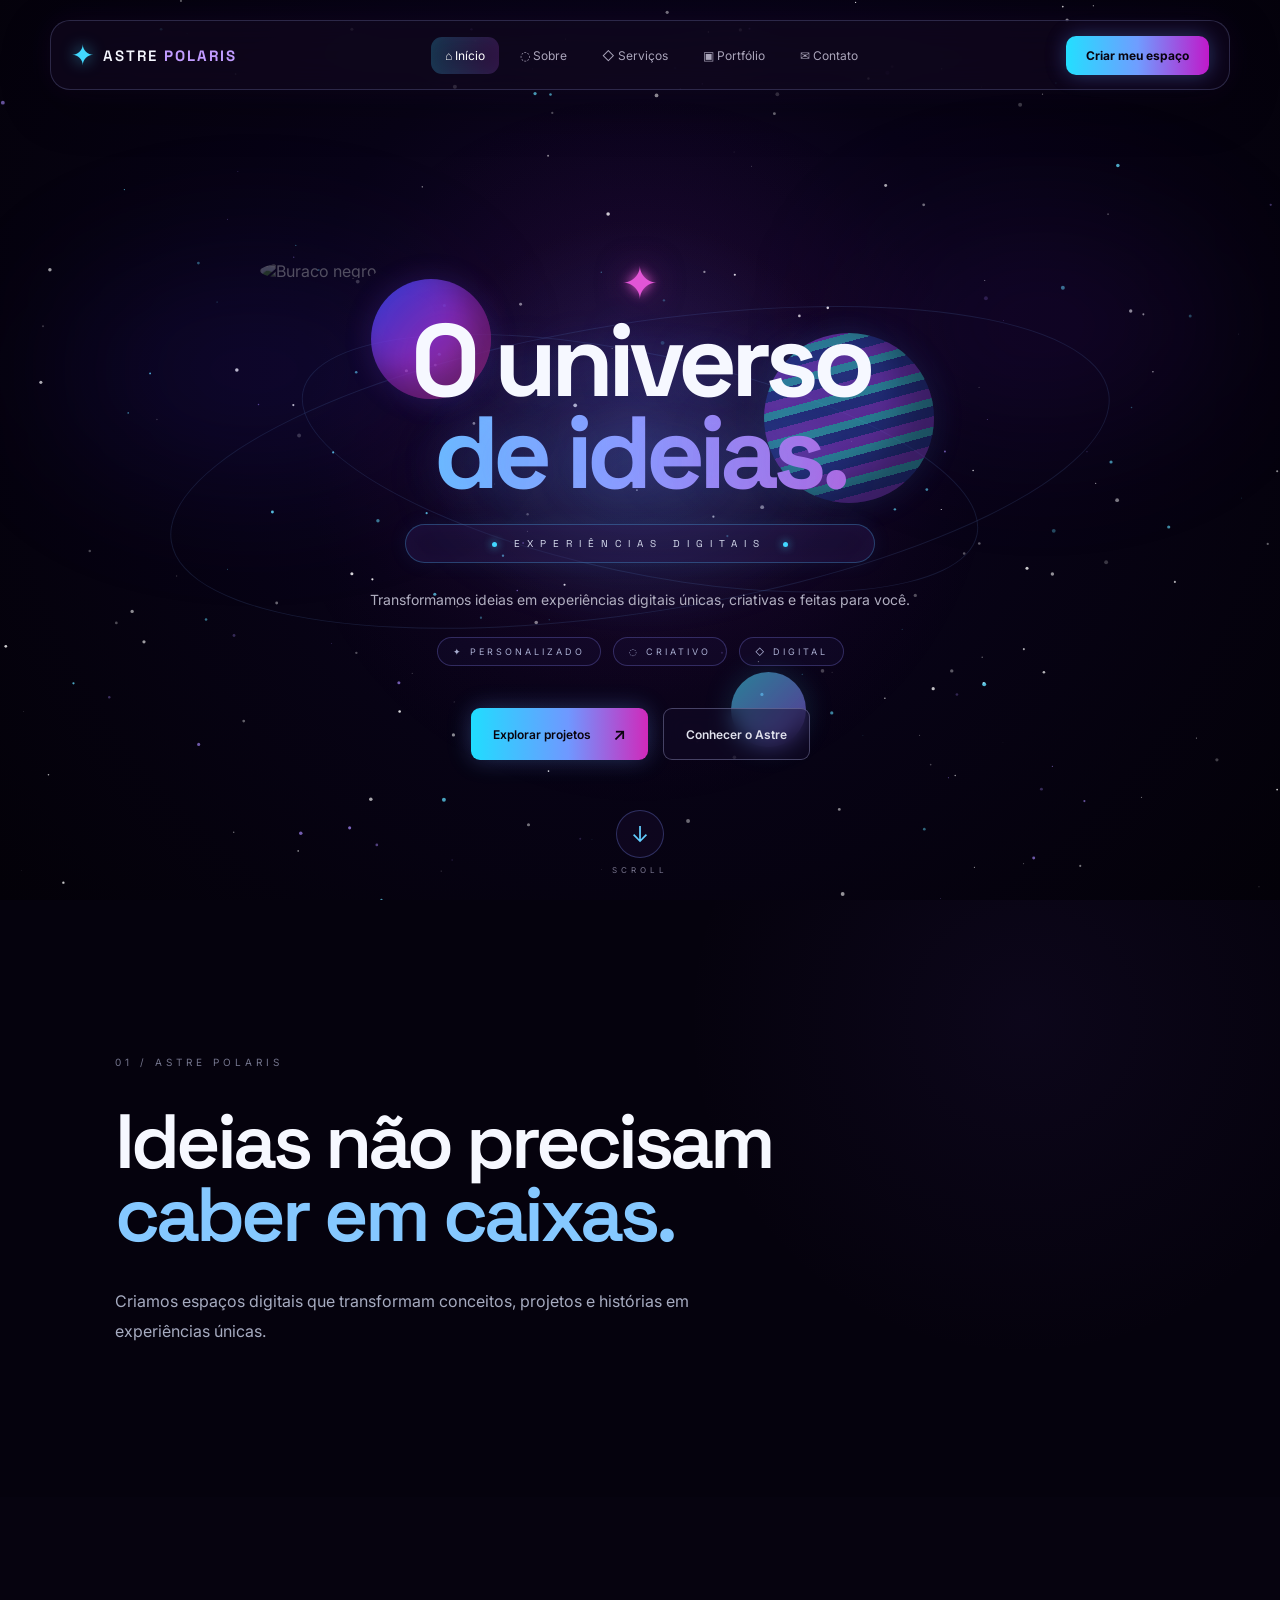
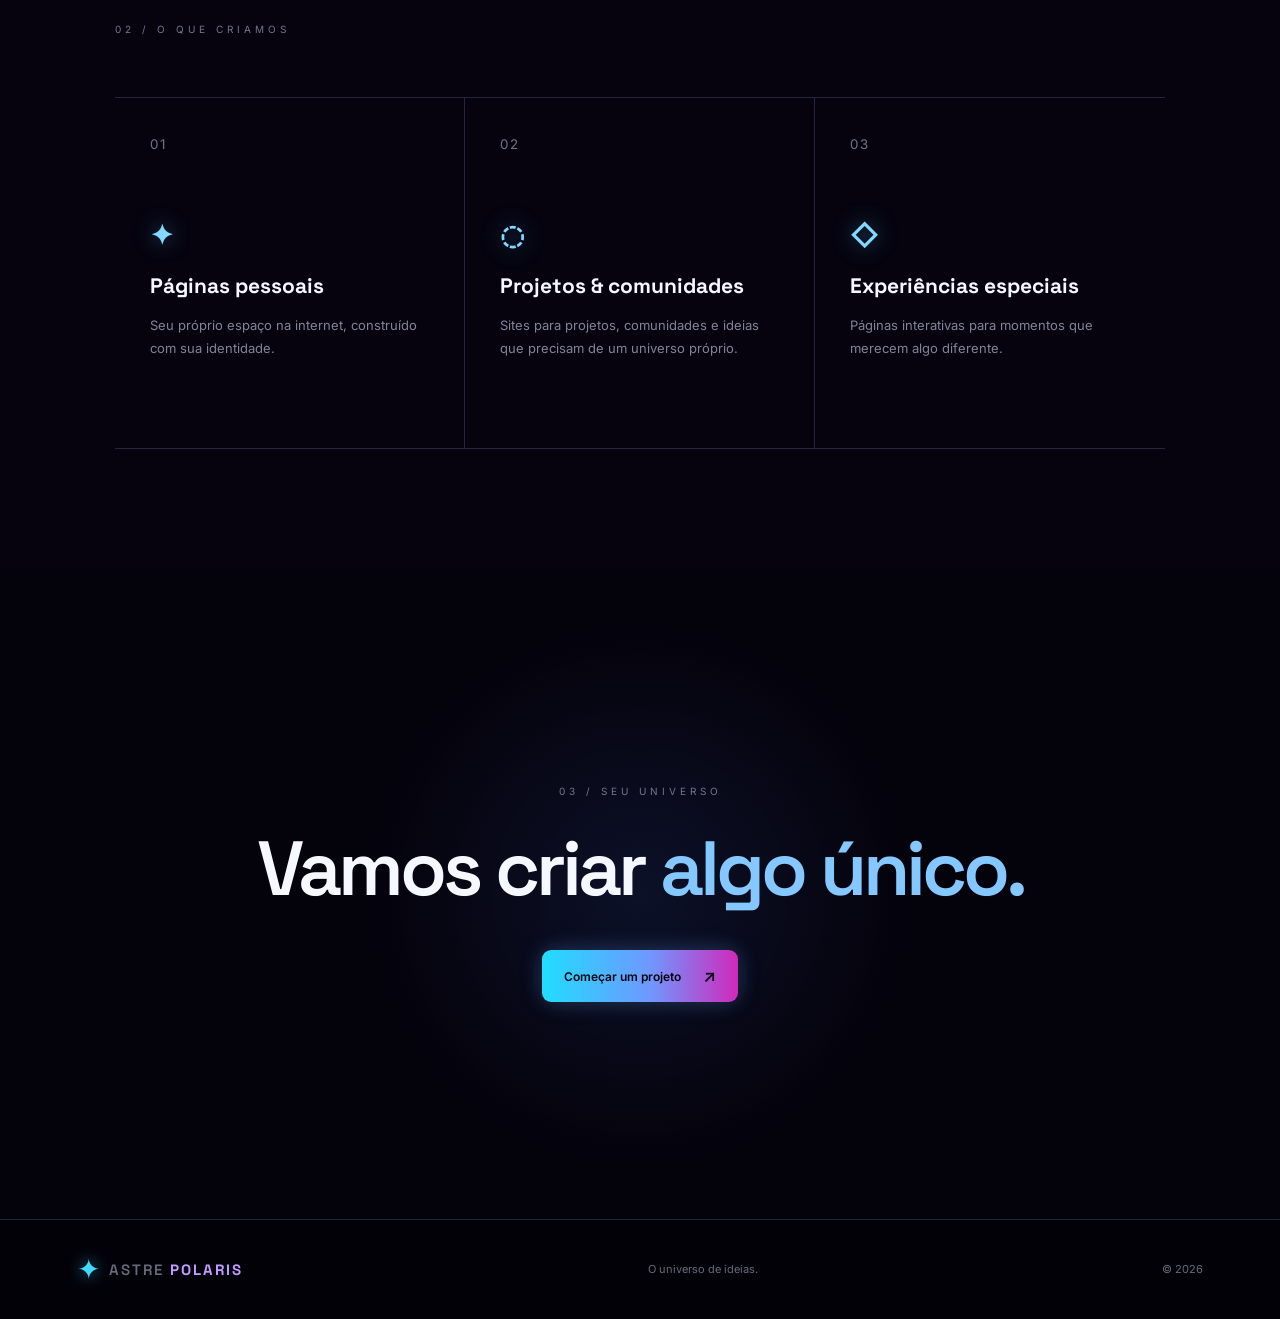
==== index.html @ 6a041b25 "Primeira versão do Astre Polaris" ====
<!DOCTYPE html>
<html lang="pt-BR">
<head>
    <meta charset="UTF-8">
    <meta name="viewport" content="width=device-width, initial-scale=1.0">
    <meta name="description" content="Astre Polaris — O universo de ideias.">
    <title>Astre Polaris — O universo de ideias</title>

    <link rel="preconnect" href="https://fonts.googleapis.com">
    <link rel="preconnect" href="https://fonts.gstatic.com" crossorigin>
    <link href="https://fonts.googleapis.com/css2?family=Inter:wght@400;500;600;700&family=Space+Grotesk:wght@400;500;600;700&display=swap" rel="stylesheet">

    <link rel="stylesheet" href="style.css">
</head>

<body>

    <canvas id="stars"></canvas>

    <header class="navbar">

        <a href="#" class="brand">
            <span class="brand-symbol">✦</span>
            <span class="brand-name">
                ASTRE <strong>POLARIS</strong>
            </span>
        </a>

        <nav class="nav-links">
            <a href="#" class="active">⌂ <span>Início</span></a>
            <a href="#sobre">◌ <span>Sobre</span></a>
            <a href="#servicos">◇ <span>Serviços</span></a>
            <a href="#portfolio">▣ <span>Portfólio</span></a>
            <a href="#contato">✉ <span>Contato</span></a>
        </nav>

        <a href="#contato" class="connect-button">
            Criar meu espaço
        </a>

    </header>

    <main>

        <section class="hero">

            <div class="nebula nebula-1"></div>
            <div class="nebula nebula-2"></div>

            <div class="orbit orbit-one"></div>
            <div class="orbit orbit-two"></div>

            <div class="planet planet-one"></div>
            <div class="planet planet-two"></div>
            <div class="planet planet-three"></div>

            <div class="black-hole-wrap">

                <div class="black-hole-glow"></div>

                <img
                    src="buraco-negro.jpg"
                    alt="Buraco negro"
                    class="black-hole"
                >

            </div>

            <div class="hero-content">

                <div class="hero-symbol">
                    ✦
                </div>

                <h1>
                    O universo
                    <span>de ideias.</span>
                </h1>

                <div class="role">
                    <span class="role-dot"></span>
                    EXPERIÊNCIAS DIGITAIS
                    <span class="role-dot"></span>
                </div>

                <p>
                    Transformamos ideias em experiências digitais
                    únicas, criativas e feitas para você.
                </p>

                <div class="tags">
                    <span>✦ PERSONALIZADO</span>
                    <span>◌ CRIATIVO</span>
                    <span>◇ DIGITAL</span>
                </div>

                <div class="hero-buttons">

                    <a href="#portfolio" class="main-button">
                        Explorar projetos
                        <span>↗</span>
                    </a>

                    <a href="#sobre" class="outline-button">
                        Conhecer o Astre
                    </a>

                </div>

            </div>

            <div class="scroll">

                <div class="scroll-circle">
                    ↓
                </div>

                <span>SCROLL</span>

            </div>

        </section>

        <section class="section" id="sobre">

            <span class="section-label">01 / ASTRE POLARIS</span>

            <h2>
                Ideias não precisam
                <span>caber em caixas.</span>
            </h2>

            <p>
                Criamos espaços digitais que transformam conceitos,
                projetos e histórias em experiências únicas.
            </p>

        </section>

        <section class="services" id="servicos">

            <span class="section-label">02 / O QUE CRIAMOS</span>

            <div class="service-grid">

                <article>
                    <small>01</small>
                    <strong>✦</strong>
                    <h3>Páginas pessoais</h3>
                    <p>
                        Seu próprio espaço na internet,
                        construído com sua identidade.
                    </p>
                </article>

                <article>
                    <small>02</small>
                    <strong>◌</strong>
                    <h3>Projetos & comunidades</h3>
                    <p>
                        Sites para projetos, comunidades
                        e ideias que precisam de um universo próprio.
                    </p>
                </article>

                <article>
                    <small>03</small>
                    <strong>◇</strong>
                    <h3>Experiências especiais</h3>
                    <p>
                        Páginas interativas para momentos
                        que merecem algo diferente.
                    </p>
                </article>

            </div>

        </section>

        <section class="cta" id="contato">

            <span class="section-label">03 / SEU UNIVERSO</span>

            <h2>
                Vamos criar
                <span>algo único.</span>
            </h2>

            <a href="mailto:contato@astrepolaris.com" class="main-button">
                Começar um projeto
                <span>↗</span>
            </a>

        </section>

    </main>

    <footer>

        <div class="brand">
            <span class="brand-symbol">✦</span>
            <span class="brand-name">ASTRE <strong>POLARIS</strong></span>
        </div>

        <span>O universo de ideias.</span>

        <span>© 2026</span>

    </footer>

    <script src="script.js"></script>

</body>
</html>
---- style.css ----
:root {
    --bg: #05020d;
    --bg-2: #09051a;
    --text: #f6f8ff;
    --muted: #a6abc0;
    --blue: #42d9ff;
    --blue-light: #a9e9ff;
    --purple: #8b6dff;
    --pink: #d62bb8;
    --border: rgba(157, 173, 255, 0.2);
}

* {
    margin: 0;
    padding: 0;
    box-sizing: border-box;
}

html {
    scroll-behavior: smooth;
}

body {
    min-height: 100vh;
    overflow-x: hidden;
    background: var(--bg);
    color: var(--text);
    font-family: "Inter", sans-serif;
}

a {
    color: inherit;
    text-decoration: none;
}

#stars {
    position: fixed;
    inset: 0;
    width: 100%;
    height: 100%;
    z-index: -5;
    background:
        radial-gradient(circle at 50% 40%, #16082d 0%, #080317 40%, #030108 100%);
}

/* NAVBAR */

.navbar {
    position: absolute;
    z-index: 50;
    top: 20px;
    left: 50%;
    transform: translateX(-50%);
    width: min(1180px, calc(100% - 40px));
    height: 70px;
    padding: 0 20px;
    display: flex;
    align-items: center;
    gap: 22px;
    border: 1px solid rgba(170, 180, 255, .2);
    border-radius: 20px;
    background: rgba(17, 8, 32, .65);
    backdrop-filter: blur(18px);
    box-shadow:
        0 15px 50px rgba(0, 0, 0, .3),
        0 0 30px rgba(112, 46, 180, .1);
}

.brand {
    display: flex;
    align-items: center;
    gap: 9px;
    white-space: nowrap;
}

.brand-symbol {
    color: var(--blue);
    font-size: 28px;
    line-height: 1;
    text-shadow: 0 0 16px rgba(66, 217, 255, .7);
}

.brand-name {
    font-family: "Space Grotesk", sans-serif;
    font-size: 15px;
    letter-spacing: 2px;
    font-weight: 600;
}

.brand-name strong {
    color: #c19cff;
}

.nav-links {
    flex: 1;
    display: flex;
    align-items: center;
    justify-content: center;
    gap: 7px;
}

.nav-links a {
    padding: 11px 14px;
    border-radius: 11px;
    color: #aaa5ba;
    font-size: 12px;
    transition: .25s ease;
}

.nav-links a:hover,
.nav-links a.active {
    color: white;
    background: linear-gradient(
        90deg,
        rgba(56, 200, 235, .22),
        rgba(173, 54, 193, .2)
    );
    box-shadow: inset 0 0 20px rgba(71, 181, 255, .08);
}

.connect-button {
    padding: 12px 20px;
    border-radius: 10px;
    background: linear-gradient(90deg, #23dfff, #6f9dff, #c019ca);
    color: #09030f;
    font-size: 12px;
    font-weight: 700;
    white-space: nowrap;
    box-shadow:
        0 0 20px rgba(49, 194, 255, .25),
        0 0 25px rgba(194, 25, 202, .15);
}

/* HERO */

.hero {
    position: relative;
    min-height: 100vh;
    height: 900px;
    overflow: hidden;
    display: flex;
    justify-content: center;
    align-items: center;
    padding-top: 75px;
}

.hero::before {
    content: "";
    position: absolute;
    inset: 0;
    background:
        radial-gradient(
            circle at 50% 48%,
            rgba(88, 127, 255, .15),
            transparent 27%
        ),
        radial-gradient(
            circle at 50% 50%,
            rgba(183, 43, 192, .08),
            transparent 46%
        );
    pointer-events: none;
}

.hero-content {
    position: relative;
    z-index: 15;
    width: min(850px, 90%);
    text-align: center;
    margin-top: 40px;
}

.hero-symbol {
    margin-bottom: 5px;
    color: #e255d6;
    font-size: 45px;
    text-shadow:
        0 0 12px #eb53d4,
        0 0 35px rgba(235, 83, 212, .5);
    animation: floating 4s ease-in-out infinite;
}

.hero h1 {
    font-family: "Space Grotesk", sans-serif;
    font-size: clamp(60px, 8vw, 118px);
    font-weight: 700;
    line-height: .9;
    letter-spacing: -6px;
    text-shadow: 0 0 40px rgba(86, 139, 255, .16);
}

.hero h1 span {
    display: block;
    background: linear-gradient(
        90deg,
        #46ddff,
        #8e9dff 48%,
        #ce39c5
    );
    -webkit-background-clip: text;
    background-clip: text;
    color: transparent;
}

.role {
    width: min(470px, 90%);
    margin: 25px auto 0;
    padding: 12px 30px;
    border: 1px solid rgba(80, 187, 255, .3);
    border-radius: 30px;
    background: rgba(43, 31, 83, .38);
    box-shadow:
        0 0 20px rgba(61, 170, 255, .08),
        inset 0 0 25px rgba(174, 66, 255, .04);
    color: #d6dbed;
    font-family: "Space Grotesk", sans-serif;
    font-size: 10px;
    letter-spacing: 7px;
}

.role-dot {
    display: inline-block;
    width: 5px;
    height: 5px;
    margin: 0 7px;
    border-radius: 50%;
    background: var(--blue);
    box-shadow: 0 0 9px var(--blue);
    vertical-align: middle;
}

.hero-content p {
    max-width: 600px;
    margin: 25px auto 0;
    color: #b0aec0;
    line-height: 1.75;
    font-size: 14px;
}

.tags {
    margin-top: 25px;
    display: flex;
    justify-content: center;
    gap: 12px;
    flex-wrap: wrap;
}

.tags span {
    padding: 8px 15px;
    border: 1px solid rgba(115, 112, 210, .35);
    border-radius: 30px;
    color: #a9aed0;
    background: rgba(28, 17, 60, .3);
    font-size: 9px;
    letter-spacing: 3px;
}

.hero-buttons {
    display: flex;
    justify-content: center;
    gap: 15px;
    margin-top: 42px;
}

.main-button,
.outline-button {
    min-height: 52px;
    padding: 0 22px;
    display: inline-flex;
    align-items: center;
    justify-content: center;
    gap: 22px;
    border-radius: 9px;
    font-size: 12px;
    font-weight: 600;
    transition: .3s ease;
}

.main-button {
    background: linear-gradient(90deg, #20ddff, #6f98ff 55%, #d029bb);
    color: #09030d;
    box-shadow:
        0 0 25px rgba(40, 215, 255, .22),
        0 0 25px rgba(208, 41, 187, .12);
}

.main-button span {
    font-size: 17px;
}

.outline-button {
    border: 1px solid rgba(159, 158, 206, .4);
    background: rgba(20, 13, 42, .45);
    color: #e0e1ed;
    backdrop-filter: blur(10px);
}

.main-button:hover,
.outline-button:hover {
    transform: translateY(-3px);
}

.outline-button:hover {
    border-color: rgba(95, 216, 255, .7);
    box-shadow: 0 0 25px rgba(75, 195, 255, .12);
}

/* BLACK HOLE */

.black-hole-wrap {
    position: absolute;
    z-index: 3;
    width: 760px;
    height: 430px;
    left: 50%;
    top: 50%;
    transform: translate(-50%, -44%);
    pointer-events: none;
    opacity: .78;
}

.black-hole {
    width: 100%;
    height: 100%;
    object-fit: cover;
    border-radius: 50%;
    opacity: .55;
    filter:
        saturate(.65)
        brightness(.7)
        contrast(1.1);
    mix-blend-mode: screen;
}

.black-hole-glow {
    position: absolute;
    inset: 15%;
    border-radius: 50%;
    background: radial-gradient(
        ellipse,
        rgba(84, 193, 255, .18),
        transparent 65%
    );
    filter: blur(30px);
}

/* PLANETS */

.planet {
    position: absolute;
    z-index: 5;
    border-radius: 50%;
    pointer-events: none;
    animation: floating 6s ease-in-out infinite;
}

.planet-one {
    width: 120px;
    height: 120px;
    left: 29%;
    top: 31%;
    background:
        linear-gradient(
            135deg,
            #354aff,
            #9d2fd6 50%,
            #f134b7
        );
    box-shadow:
        inset -20px -20px 30px rgba(0, 0, 0, .4),
        0 0 30px rgba(121, 80, 255, .25);
    opacity: .8;
}

.planet-two {
    width: 170px;
    height: 170px;
    right: 27%;
    top: 37%;
    background:
        repeating-linear-gradient(
            -15deg,
            #293f9c 0 10px,
            #38b9ca 10px 18px,
            #7f42cf 18px 28px
        );
    box-shadow:
        inset -30px -20px 35px rgba(0, 0, 0, .35),
        0 0 35px rgba(66, 170, 255, .2);
    opacity: .65;
    animation-delay: -2s;
}

.planet-three {
    width: 75px;
    height: 75px;
    right: 37%;
    bottom: 17%;
    background: linear-gradient(
        135deg,
        #44eaff,
        #9f60ff
    );
    box-shadow: 0 0 30px rgba(66, 222, 255, .3);
    opacity: .55;
    animation-delay: -4s;
}

/* ORBITS */

.orbit {
    position: absolute;
    z-index: 2;
    left: 50%;
    top: 50%;
    border: 1px solid rgba(116, 169, 255, .13);
    border-radius: 50%;
    pointer-events: none;
}

.orbit-one {
    width: 950px;
    height: 290px;
    transform: translate(-50%, -44%) rotate(-9deg);
}

.orbit-two {
    width: 690px;
    height: 220px;
    transform: translate(-50%, -44%) rotate(12deg);
}

.nebula {
    position: absolute;
    border-radius: 50%;
    filter: blur(70px);
    pointer-events: none;
}

.nebula-1 {
    width: 380px;
    height: 200px;
    left: 5%;
    top: 30%;
    background: rgba(57, 37, 190, .15);
}

.nebula-2 {
    width: 350px;
    height: 200px;
    right: 5%;
    top: 25%;
    background: rgba(94, 30, 170, .12);
}

/* SCROLL */

.scroll {
    position: absolute;
    z-index: 15;
    left: 50%;
    bottom: 25px;
    transform: translateX(-50%);
    display: flex;
    flex-direction: column;
    align-items: center;
    gap: 7px;
    color: #77748d;
}

.scroll-circle {
    width: 48px;
    height: 48px;
    display: grid;
    place-items: center;
    border: 1px solid rgba(126, 147, 255, .3);
    border-radius: 50%;
    background: rgba(26, 14, 48, .4);
    color: #62ceff;
    font-size: 22px;
}

.scroll span {
    font-size: 8px;
    letter-spacing: 4px;
}

/* SECTIONS */

.section {
    padding: 150px 9vw;
    background:
        radial-gradient(
            circle at 80% 20%,
            rgba(96, 57, 183, .08),
            transparent 30%
        ),
        #05020d;
}

.section-label {
    color: #74758d;
    font-size: 10px;
    letter-spacing: 4px;
}

.section h2,
.cta h2 {
    max-width: 850px;
    margin-top: 35px;
    font-family: "Space Grotesk", sans-serif;
    font-size: clamp(45px, 6vw, 82px);
    line-height: .95;
    letter-spacing: -4px;
    font-weight: 600;
}

.section h2 span,
.cta h2 span {
    color: #85c8ff;
}

.section p {
    max-width: 580px;
    margin-top: 35px;
    color: var(--muted);
    line-height: 1.9;
}

/* SERVICES */

.services {
    padding: 120px 9vw;
    background: #06030f;
}

.service-grid {
    display: grid;
    grid-template-columns: repeat(3, 1fr);
    margin-top: 60px;
    border-top: 1px solid var(--border);
    border-bottom: 1px solid var(--border);
}

.service-grid article {
    min-height: 350px;
    padding: 35px;
    border-right: 1px solid var(--border);
    transition: .3s ease;
}

.service-grid article:last-child {
    border-right: 0;
}

.service-grid article:hover {
    background: rgba(91, 94, 200, .045);
}

.service-grid small {
    color: #6f7489;
    letter-spacing: 2px;
}

.service-grid strong {
    display: block;
    margin-top: 65px;
    color: #83d8ff;
    font-size: 28px;
    text-shadow: 0 0 20px rgba(84, 210, 255, .5);
}

.service-grid h3 {
    margin-top: 20px;
    font-family: "Space Grotesk", sans-serif;
    font-size: 21px;
}

.service-grid p {
    max-width: 300px;
    margin-top: 15px;
    color: #818499;
    font-size: 13px;
    line-height: 1.8;
}

/* CTA */

.cta {
    min-height: 650px;
    padding: 120px 9vw;
    display: flex;
    flex-direction: column;
    align-items: center;
    justify-content: center;
    text-align: center;
    background:
        radial-gradient(
            circle at center,
            rgba(73, 124, 255, .12),
            transparent 38%
        ),
        #04020b;
}

.cta h2 {
    margin-bottom: 45px;
}

/* FOOTER */

footer {
    min-height: 100px;
    padding: 30px 6vw;
    display: flex;
    align-items: center;
    justify-content: space-between;
    border-top: 1px solid var(--border);
    background: #030108;
    color: #686a7c;
    font-size: 11px;
}

/* ANIMATIONS */

@keyframes floating {
    0%, 100% {
        transform: translateY(0);
    }

    50% {
        transform: translateY(-12px);
    }
}

/* MOBILE */

@media (max-width: 900px) {

    .navbar {
        height: 62px;
        width: calc(100% - 24px);
        top: 12px;
    }

    .nav-links {
        display: none;
    }

    .connect-button {
        margin-left: auto;
        padding: 10px 13px;
        font-size: 10px;
    }

    .brand-name {
        font-size: 12px;
    }

    .hero {
        min-height: 760px;
        height: 100svh;
    }

    .hero h1 {
        font-size: clamp(55px, 16vw, 88px);
        letter-spacing: -4px;
    }

    .role {
        letter-spacing: 4px;
    }

    .hero-content p {
        font-size: 13px;
    }

    .black-hole-wrap {
        width: 700px;
        height: 390px;
        top: 47%;
    }

    .planet-one {
        left: 5%;
        top: 32%;
        width: 75px;
        height: 75px;
    }

    .planet-two {
        right: 4%;
        top: 39%;
        width: 100px;
        height: 100px;
    }

    .planet-three {
        right: 10%;
        bottom: 21%;
        width: 55px;
        height: 55px;
    }

    .orbit-one {
        width: 800px;
    }

    .orbit-two {
        width: 600px;
    }

    .service-grid {
        grid-template-columns: 1fr;
    }

    .service-grid article {
        border-right: 0;
        border-bottom: 1px solid var(--border);
    }

    .service-grid article:last-child {
        border-bottom: 0;
    }

    footer {
        flex-direction: column;
        gap: 20px;
        text-align: center;
    }
}

@media (max-width: 600px) {

    .hero-buttons {
        flex-direction: column;
        align-items: center;
    }

    .main-button,
    .outline-button {
        width: 220px;
    }

    .black-hole-wrap {
        width: 550px;
        height: 300px;
        opacity: .62;
    }

    .planet-one {
        left: -15px;
    }

    .planet-two {
        right: -20px;
    }

    .hero-symbol {
        font-size: 35px;
    }

    .tags {
        gap: 7px;
    }

    .tags span {
        padding: 7px 10px;
        font-size: 8px;
        letter-spacing: 2px;
    }
}
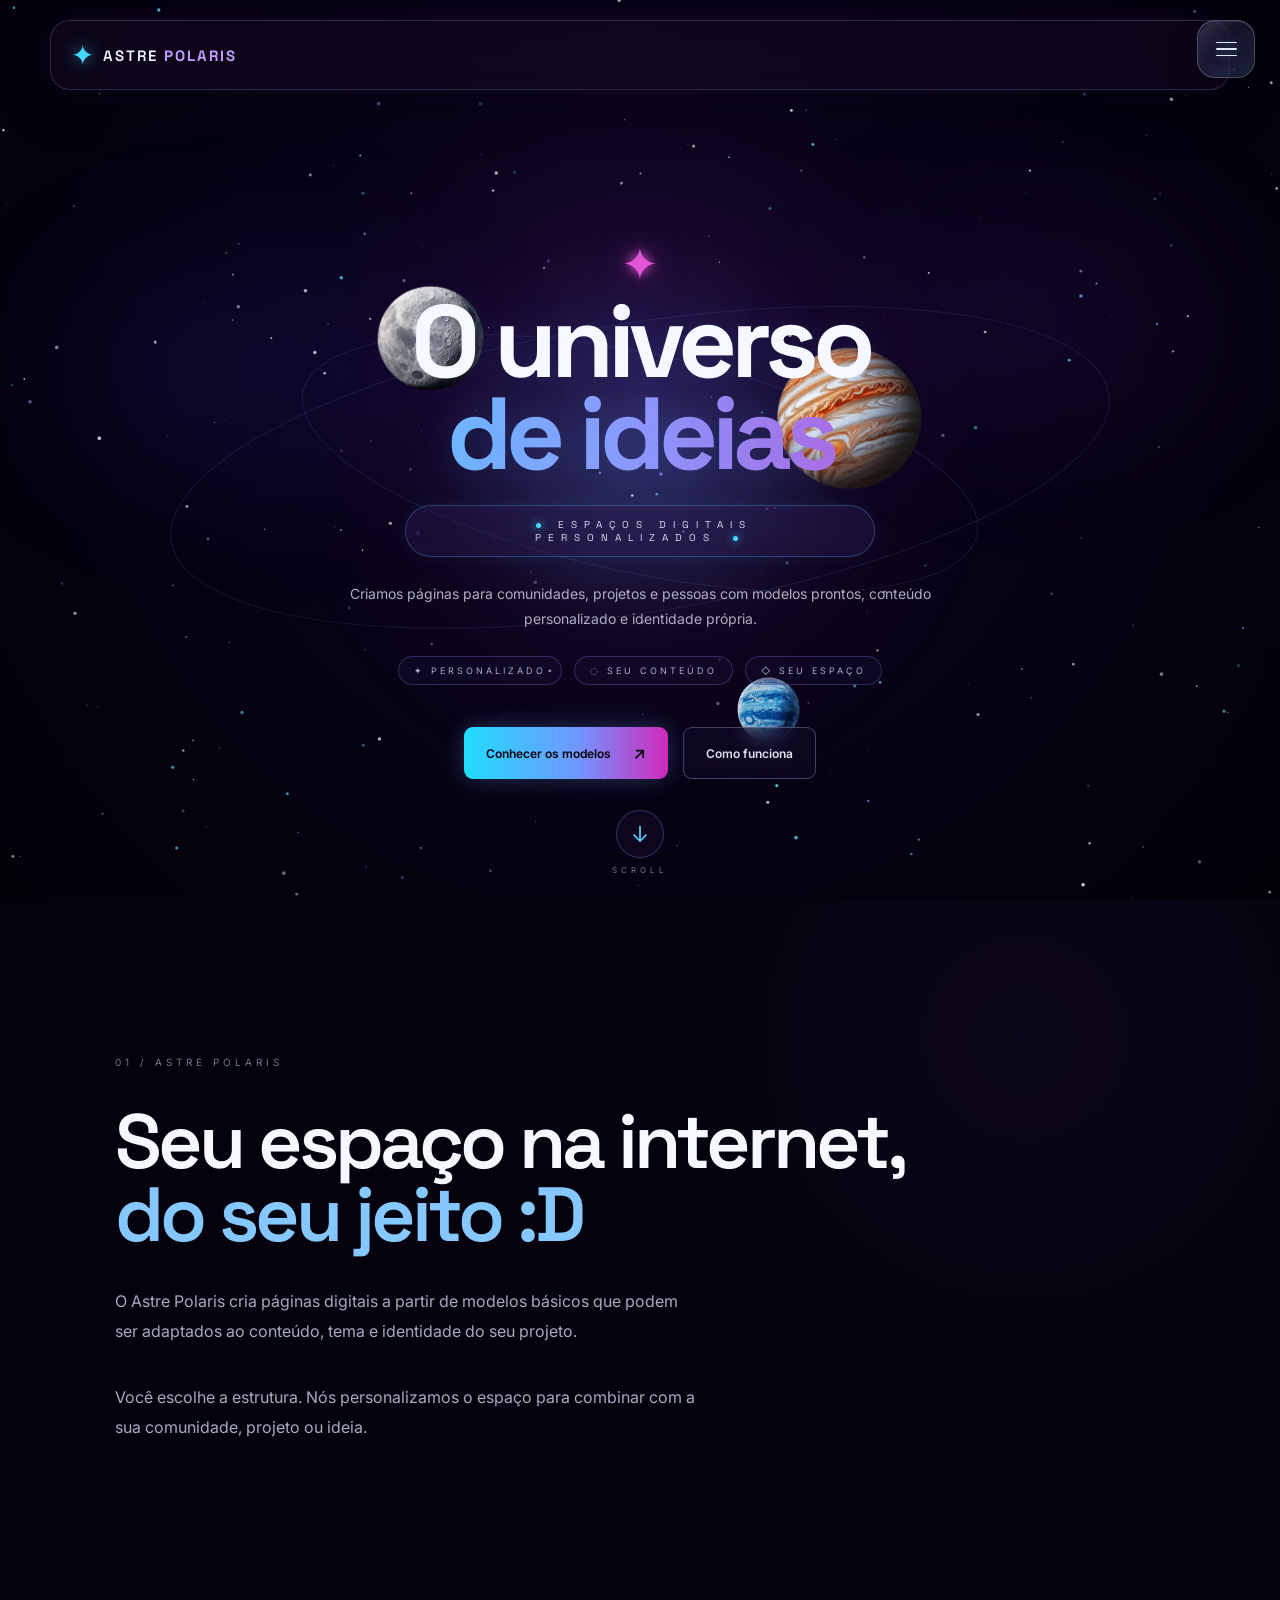
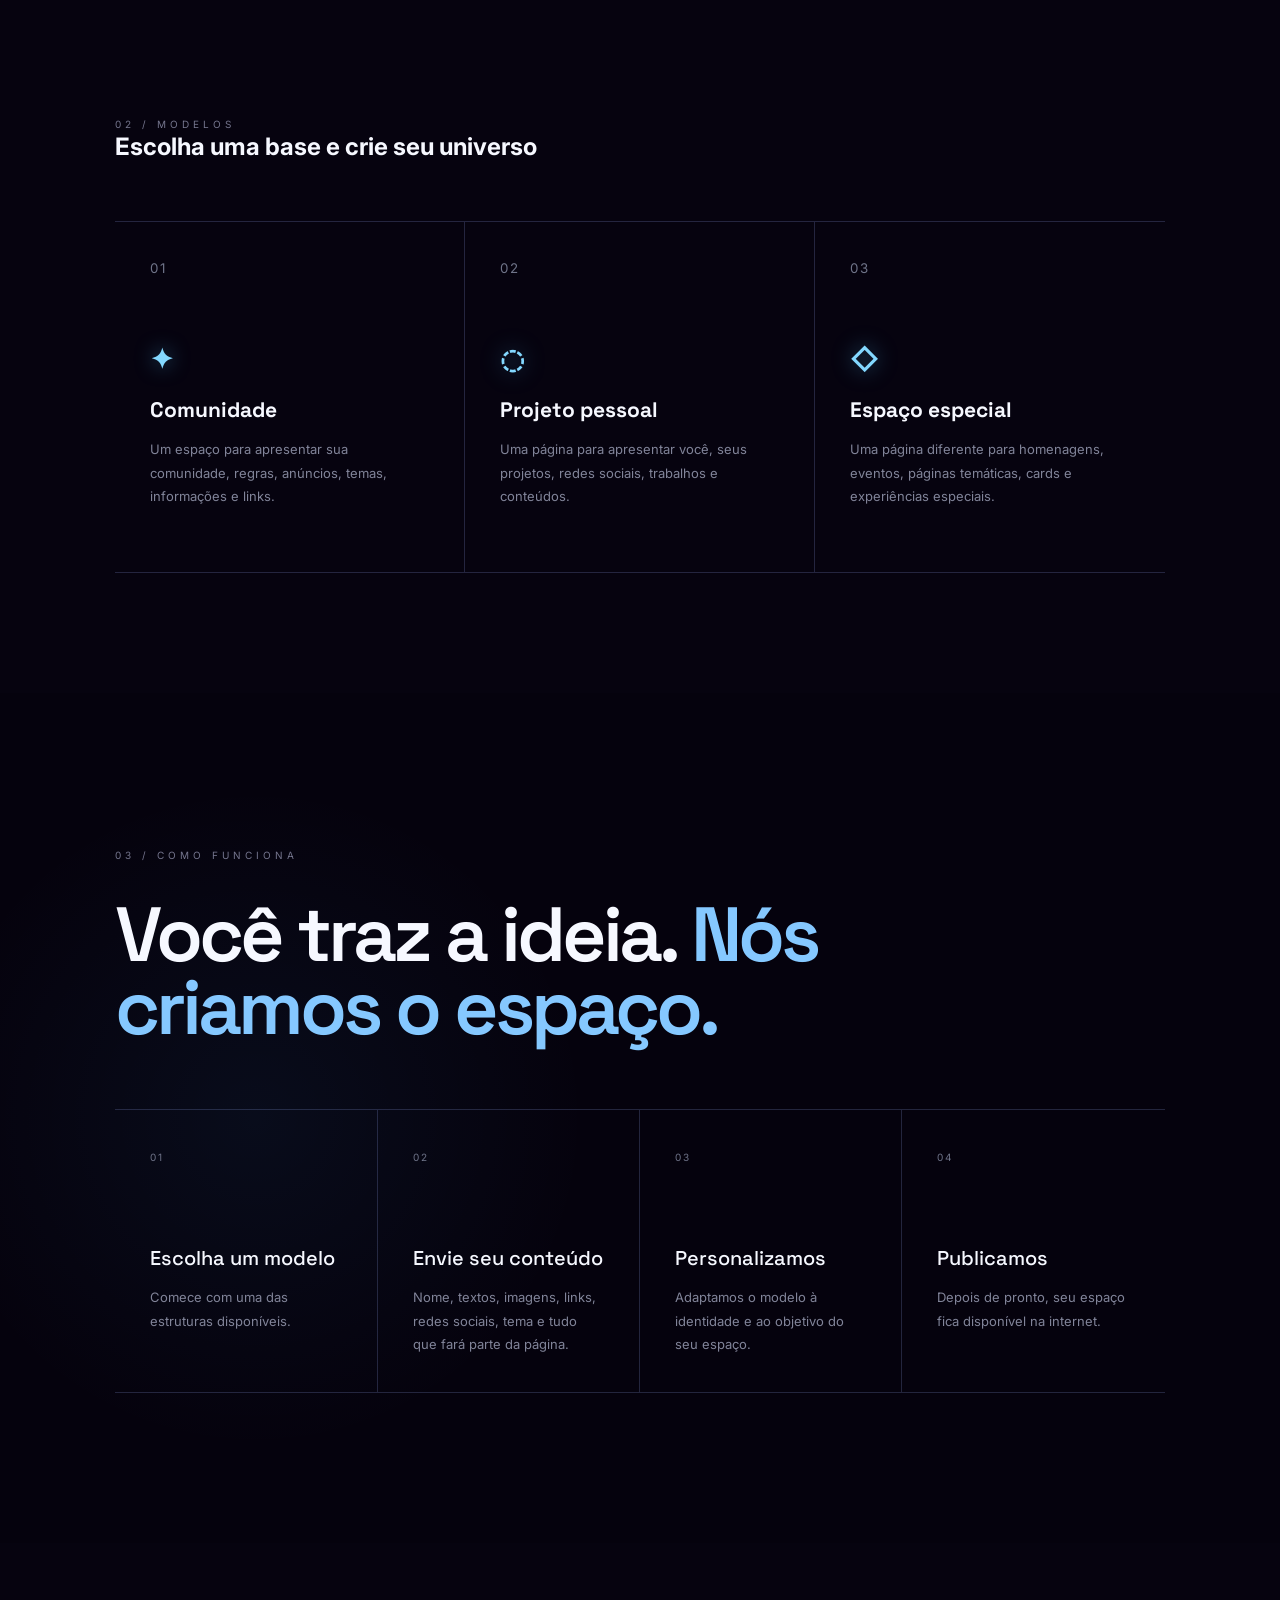
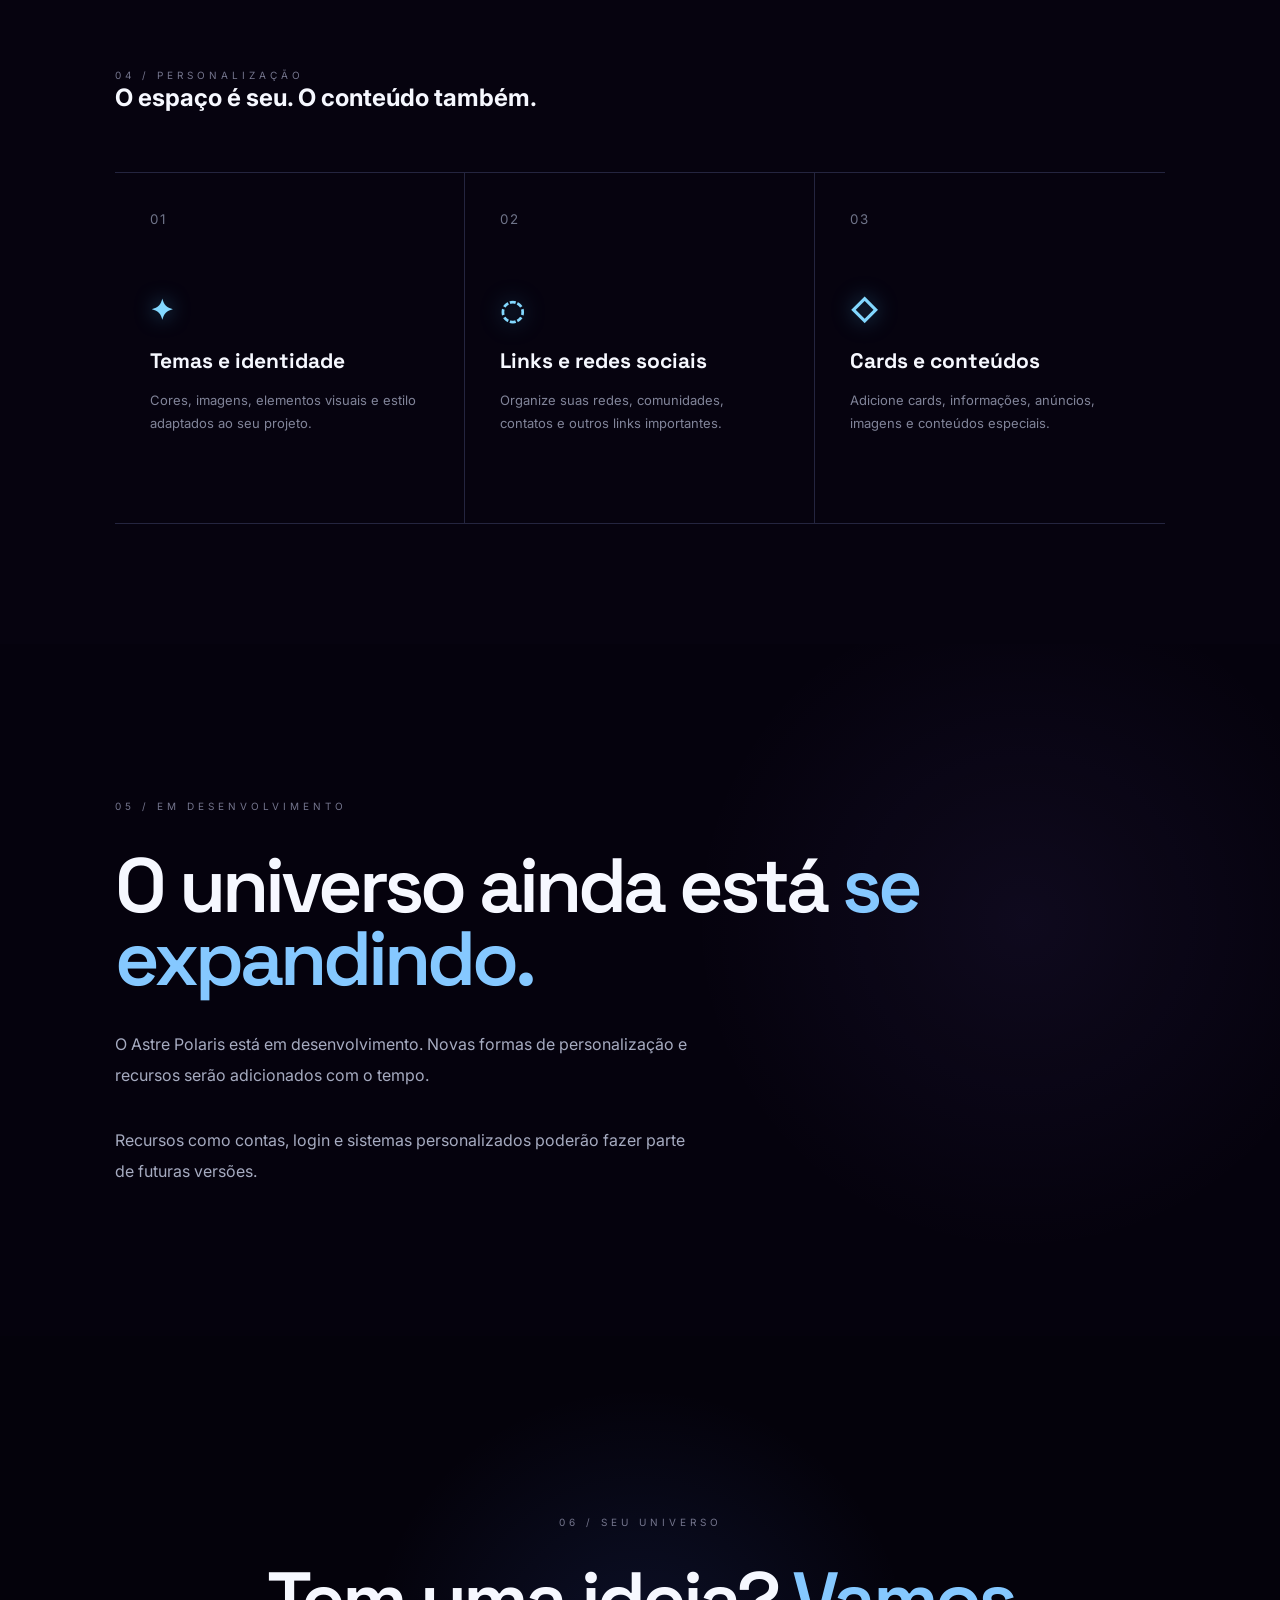
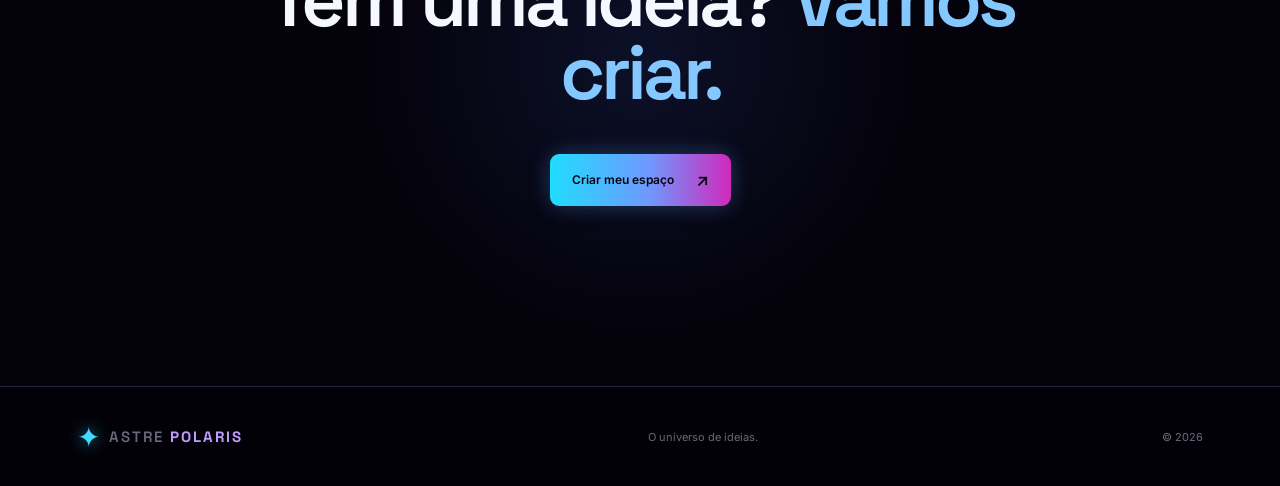
==== commit 45a35dcb: "home" ====
--- a/index.html
+++ b/index.html
@@ -3,203 +3,335 @@
 <head>
     <meta charset="UTF-8">
     <meta name="viewport" content="width=device-width, initial-scale=1.0">
-    <meta name="description" content="Astre Polaris — O universo de ideias.">
+    <meta name="description" content="Astre Polaris — seu espaço na internet, do seu jeito.">
     <title>Astre Polaris — O universo de ideias</title>
 
     <link rel="preconnect" href="https://fonts.googleapis.com">
     <link rel="preconnect" href="https://fonts.gstatic.com" crossorigin>
     <link href="https://fonts.googleapis.com/css2?family=Inter:wght@400;500;600;700&family=Space+Grotesk:wght@400;500;600;700&display=swap" rel="stylesheet">
 
+    <link rel="stylesheet" href="menu/menu.css">
     <link rel="stylesheet" href="style.css">
 </head>
 
 <body>
 
+    <div id="menu"></div>
+
     <canvas id="stars"></canvas>
 
     <header class="navbar">
 
         <a href="#" class="brand">
+            <span class="brand-symbol">✦</span>
+
+            <span class="brand-name">
+                ASTRE <strong>POLARIS</strong>
+            </span>
+        </a>
+
+    </header>
+
+    <main>
+
+        <!-- HERO -->
+
+        <section class="hero">
+
+            <div class="nebula nebula-1"></div>
+            <div class="nebula nebula-2"></div>
+
+            <div class="orbit orbit-one"></div>
+            <div class="orbit orbit-two"></div>
+
+            <img src="assets/lua.png" alt="" class="planet planet-one">
+            <img src="assets/planeta.png" alt="" class="planet planet-two">
+            <img src="assets/planeta2.png" alt="" class="planet planet-three">
+
+            <div class="black-hole-wrap">
+                <div class="black-hole-glow"></div>
+            </div>
+
+            <div class="hero-content">
+
+                <div class="hero-symbol">
+                    ✦
+                </div>
+
+                <h1>
+                    O universo
+                    <span>de ideias</span>
+                </h1>
+
+                <div class="role">
+                    <span class="role-dot"></span>
+                    ESPAÇOS DIGITAIS PERSONALIZADOS
+                    <span class="role-dot"></span>
+                </div>
+
+                <p>
+                    Criamos páginas para comunidades, projetos e pessoas
+                    com modelos prontos, conteúdo personalizado e identidade própria.
+                </p>
+
+                <div class="tags">
+                    <span>✦ PERSONALIZADO</span>
+                    <span>◌ SEU CONTEÚDO</span>
+                    <span>◇ SEU ESPAÇO</span>
+                </div>
+
+                <div class="hero-buttons">
+
+                    <a href="#modelos" class="main-button">
+                        Conhecer os modelos
+                        <span>↗</span>
+                    </a>
+
+                    <a href="#como-funciona" class="outline-button">
+                        Como funciona
+                    </a>
+
+                </div>
+
+            </div>
+
+            <div class="scroll">
+
+                <div class="scroll-circle">
+                    ↓
+                </div>
+
+                <span>SCROLL</span>
+
+            </div>
+
+        </section>
+
+        <!-- SOBRE -->
+
+        <section class="section" id="sobre">
+
+            <span class="section-label">01 / ASTRE POLARIS</span>
+
+            <h2>
+                Seu espaço na internet,
+                <span>do seu jeito :D </span>
+            </h2>
+
+            <p>
+                O Astre Polaris cria páginas digitais a partir de modelos
+                básicos que podem ser adaptados ao conteúdo, tema e identidade
+                do seu projeto.
+            </p>
+
+            <p>
+                Você escolhe a estrutura. Nós personalizamos o espaço para
+                combinar com a sua comunidade, projeto ou ideia.
+            </p>
+
+        </section>
+
+        <!-- MODELOS -->
+
+        <section class="services" id="modelos">
+
+            <span class="section-label">02 / MODELOS</span>
+
+            <h2>
+                Escolha uma base e
+                <span>crie seu universo</span>
+            </h2>
+
+            <div class="service-grid">
+
+                <article>
+                    <small>01</small>
+                    <strong>✦</strong>
+
+                    <h3>Comunidade</h3>
+
+                    <p>
+                        Um espaço para apresentar sua comunidade,
+                        regras, anúncios, temas, informações e links.
+                    </p>
+                </article>
+
+                <article>
+                    <small>02</small>
+                    <strong>◌</strong>
+
+                    <h3>Projeto pessoal</h3>
+
+                    <p>
+                        Uma página para apresentar você, seus projetos,
+                        redes sociais, trabalhos e conteúdos.
+                    </p>
+                </article>
+
+                <article>
+                    <small>03</small>
+                    <strong>◇</strong>
+
+                    <h3>Espaço especial</h3>
+
+                    <p>
+                        Uma página diferente para homenagens, eventos,
+                        páginas temáticas, cards e experiências especiais.
+                    </p>
+                </article>
+
+            </div>
+
+        </section>
+
+        <!-- COMO FUNCIONA -->
+
+        <section class="section process-section" id="como-funciona">
+
+            <span class="section-label">03 / COMO FUNCIONA</span>
+
+            <h2>
+                Você traz a ideia.
+                <span>Nós criamos o espaço.</span>
+            </h2>
+
+            <div class="process-grid">
+
+                <div class="process-item">
+                    <span>01</span>
+                    <h3>Escolha um modelo</h3>
+                    <p>
+                        Comece com uma das estruturas disponíveis.
+                    </p>
+                </div>
+
+                <div class="process-item">
+                    <span>02</span>
+                    <h3>Envie seu conteúdo</h3>
+                    <p>
+                        Nome, textos, imagens, links, redes sociais,
+                        tema e tudo que fará parte da página.
+                    </p>
+                </div>
+
+                <div class="process-item">
+                    <span>03</span>
+                    <h3>Personalizamos</h3>
+                    <p>
+                        Adaptamos o modelo à identidade e ao objetivo
+                        do seu espaço.
+                    </p>
+                </div>
+
+                <div class="process-item">
+                    <span>04</span>
+                    <h3>Publicamos</h3>
+                    <p>
+                        Depois de pronto, seu espaço fica disponível na internet.
+                    </p>
+                </div>
+
+            </div>
+
+        </section>
+
+        <!-- O QUE PODE TER -->
+
+        <section class="services features-section">
+
+            <span class="section-label">04 / PERSONALIZAÇÃO</span>
+
+            <h2>
+                O espaço é seu.
+                <span>O conteúdo também.</span>
+            </h2>
+
+            <div class="service-grid">
+
+                <article>
+                    <small>01</small>
+                    <strong>✦</strong>
+                    <h3>Temas e identidade</h3>
+                    <p>
+                        Cores, imagens, elementos visuais e estilo
+                        adaptados ao seu projeto.
+                    </p>
+                </article>
+
+                <article>
+                    <small>02</small>
+                    <strong>◌</strong>
+                    <h3>Links e redes sociais</h3>
+                    <p>
+                        Organize suas redes, comunidades,
+                        contatos e outros links importantes.
+                    </p>
+                </article>
+
+                <article>
+                    <small>03</small>
+                    <strong>◇</strong>
+                    <h3>Cards e conteúdos</h3>
+                    <p>
+                        Adicione cards, informações, anúncios,
+                        imagens e conteúdos especiais.
+                    </p>
+                </article>
+
+            </div>
+
+        </section>
+
+        <!-- DESENVOLVIMENTO -->
+
+        <section class="section development-section">
+
+            <span class="section-label">05 / EM DESENVOLVIMENTO</span>
+
+            <h2>
+                O universo ainda está
+                <span>se expandindo.</span>
+            </h2>
+
+            <p>
+                O Astre Polaris está em desenvolvimento. Novas formas de
+                personalização e recursos serão adicionados com o tempo.
+            </p>
+
+            <p>
+                Recursos como contas, login e sistemas personalizados
+                poderão fazer parte de futuras versões.
+            </p>
+
+        </section>
+
+        <!-- CTA -->
+
+        <section class="cta" id="contato">
+
+            <span class="section-label">06 / SEU UNIVERSO</span>
+
+            <h2>
+                Tem uma ideia?
+                <span>Vamos criar.</span>
+            </h2>
+
+            <a href="mailto:contato@astrepolaris.com" class="main-button">
+                Criar meu espaço
+                <span>↗</span>
+            </a>
+
+        </section>
+
+    </main>
+
+    <footer>
+
+        <div class="brand">
             <span class="brand-symbol">✦</span>
             <span class="brand-name">
                 ASTRE <strong>POLARIS</strong>
             </span>
-        </a>
-
-        <nav class="nav-links">
-            <a href="#" class="active">⌂ <span>Início</span></a>
-            <a href="#sobre">◌ <span>Sobre</span></a>
-            <a href="#servicos">◇ <span>Serviços</span></a>
-            <a href="#portfolio">▣ <span>Portfólio</span></a>
-            <a href="#contato">✉ <span>Contato</span></a>
-        </nav>
-
-        <a href="#contato" class="connect-button">
-            Criar meu espaço
-        </a>
-
-    </header>
-
-    <main>
-
-        <section class="hero">
-
-            <div class="nebula nebula-1"></div>
-            <div class="nebula nebula-2"></div>
-
-            <div class="orbit orbit-one"></div>
-            <div class="orbit orbit-two"></div>
-
-            <div class="planet planet-one"></div>
-            <div class="planet planet-two"></div>
-            <div class="planet planet-three"></div>
-
-            <div class="black-hole-wrap">
-
-                <div class="black-hole-glow"></div>
-
-                <img
-                    src="buraco-negro.jpg"
-                    alt="Buraco negro"
-                    class="black-hole"
-                >
-
-            </div>
-
-            <div class="hero-content">
-
-                <div class="hero-symbol">
-                    ✦
-                </div>
-
-                <h1>
-                    O universo
-                    <span>de ideias.</span>
-                </h1>
-
-                <div class="role">
-                    <span class="role-dot"></span>
-                    EXPERIÊNCIAS DIGITAIS
-                    <span class="role-dot"></span>
-                </div>
-
-                <p>
-                    Transformamos ideias em experiências digitais
-                    únicas, criativas e feitas para você.
-                </p>
-
-                <div class="tags">
-                    <span>✦ PERSONALIZADO</span>
-                    <span>◌ CRIATIVO</span>
-                    <span>◇ DIGITAL</span>
-                </div>
-
-                <div class="hero-buttons">
-
-                    <a href="#portfolio" class="main-button">
-                        Explorar projetos
-                        <span>↗</span>
-                    </a>
-
-                    <a href="#sobre" class="outline-button">
-                        Conhecer o Astre
-                    </a>
-
-                </div>
-
-            </div>
-
-            <div class="scroll">
-
-                <div class="scroll-circle">
-                    ↓
-                </div>
-
-                <span>SCROLL</span>
-
-            </div>
-
-        </section>
-
-        <section class="section" id="sobre">
-
-            <span class="section-label">01 / ASTRE POLARIS</span>
-
-            <h2>
-                Ideias não precisam
-                <span>caber em caixas.</span>
-            </h2>
-
-            <p>
-                Criamos espaços digitais que transformam conceitos,
-                projetos e histórias em experiências únicas.
-            </p>
-
-        </section>
-
-        <section class="services" id="servicos">
-
-            <span class="section-label">02 / O QUE CRIAMOS</span>
-
-            <div class="service-grid">
-
-                <article>
-                    <small>01</small>
-                    <strong>✦</strong>
-                    <h3>Páginas pessoais</h3>
-                    <p>
-                        Seu próprio espaço na internet,
-                        construído com sua identidade.
-                    </p>
-                </article>
-
-                <article>
-                    <small>02</small>
-                    <strong>◌</strong>
-                    <h3>Projetos & comunidades</h3>
-                    <p>
-                        Sites para projetos, comunidades
-                        e ideias que precisam de um universo próprio.
-                    </p>
-                </article>
-
-                <article>
-                    <small>03</small>
-                    <strong>◇</strong>
-                    <h3>Experiências especiais</h3>
-                    <p>
-                        Páginas interativas para momentos
-                        que merecem algo diferente.
-                    </p>
-                </article>
-
-            </div>
-
-        </section>
-
-        <section class="cta" id="contato">
-
-            <span class="section-label">03 / SEU UNIVERSO</span>
-
-            <h2>
-                Vamos criar
-                <span>algo único.</span>
-            </h2>
-
-            <a href="mailto:contato@astrepolaris.com" class="main-button">
-                Começar um projeto
-                <span>↗</span>
-            </a>
-
-        </section>
-
-    </main>
-
-    <footer>
-
-        <div class="brand">
-            <span class="brand-symbol">✦</span>
-            <span class="brand-name">ASTRE <strong>POLARIS</strong></span>
         </div>
 
         <span>O universo de ideias.</span>
@@ -209,6 +341,7 @@
     </footer>
 
     <script src="script.js"></script>
+    <script src="menu/menu.js"></script>
 
 </body>
 </html>
--- a/menu/menu.css
+++ b/menu/menu.css
@@ -0,0 +1,227 @@
+* {
+    margin: 0;
+    padding: 0;
+    box-sizing: border-box;
+}
+
+body {
+    min-height: 100vh;
+    background: transparent;
+    font-family: "Inter", sans-serif;
+}
+
+.menu-button {
+    position: fixed;
+    top: 20px;
+    right: 25px;
+    z-index: 100;
+    width: 58px;
+    height: 58px;
+    padding: 0;
+    display: flex;
+    flex-direction: column;
+    justify-content: center;
+    align-items: center;
+    gap: 5px;
+    border: 1px solid rgba(210, 235, 255, 0.28);
+    border-radius: 18px;
+    background: rgba(190, 220, 255, 0.08);
+    backdrop-filter: blur(18px) saturate(160%);
+    -webkit-backdrop-filter: blur(18px) saturate(160%);
+    box-shadow:
+        inset 0 1px 1px rgba(255, 255, 255, 0.12),
+        inset 0 -10px 25px rgba(80, 130, 255, 0.05),
+        0 8px 30px rgba(0, 0, 0, 0.25);
+    cursor: pointer;
+    transition:
+        opacity .35s ease,
+        transform .35s ease,
+        background .35s ease;
+}
+
+.menu-button::before {
+    content: "";
+    position: absolute;
+    inset: 1px;
+    border-radius: inherit;
+    background: linear-gradient(
+        135deg,
+        rgba(255, 255, 255, 0.11),
+        transparent 40%,
+        rgba(95, 190, 255, 0.07)
+    );
+    pointer-events: none;
+}
+
+.menu-button span {
+    position: relative;
+    z-index: 1;
+    width: 21px;
+    height: 1.5px;
+    border-radius: 10px;
+    background: rgba(235, 247, 255, 0.95);
+    box-shadow: 0 0 8px rgba(135, 220, 255, 0.35);
+    transition: transform .35s ease, opacity .3s ease;
+}
+
+.menu-button:hover {
+    background: rgba(190, 220, 255, 0.14);
+    transform: translateY(-2px);
+}
+
+.menu-panel {
+    position: fixed;
+    inset: 0;
+    z-index: 90;
+    padding: 100px 25px 25px;
+    display: flex;
+    justify-content: flex-end;
+    background: rgba(4, 5, 12, 0.18);
+    backdrop-filter: blur(4px);
+    -webkit-backdrop-filter: blur(4px);
+    opacity: 0;
+    visibility: hidden;
+    pointer-events: none;
+    transition:
+        opacity .4s ease,
+        visibility .4s ease;
+}
+
+.menu-panel.active {
+    opacity: 1;
+    visibility: visible;
+    pointer-events: auto;
+}
+
+.menu-inner {
+    width: min(390px, 100%);
+    min-height: calc(100vh - 125px);
+    padding: 28px;
+    display: flex;
+    flex-direction: column;
+    justify-content: space-between;
+    border: 1px solid rgba(205, 230, 255, 0.18);
+    border-radius: 28px;
+    background:
+        linear-gradient(
+            135deg,
+            rgba(180, 215, 255, 0.11),
+            rgba(80, 100, 180, 0.06)
+        );
+    backdrop-filter: blur(30px) saturate(150%);
+    -webkit-backdrop-filter: blur(30px) saturate(150%);
+    box-shadow:
+        inset 0 1px 1px rgba(255, 255, 255, 0.08),
+        inset 0 -30px 60px rgba(70, 120, 255, 0.035),
+        0 25px 80px rgba(0, 0, 0, 0.35);
+}
+
+.menu-top {
+    display: flex;
+    align-items: center;
+    justify-content: space-between;
+}
+
+.menu-label {
+    color: rgba(210, 228, 255, 0.7);
+    font-family: "Space Grotesk", sans-serif;
+    font-size: 10px;
+    letter-spacing: 3px;
+}
+
+.close-button {
+    width: 40px;
+    height: 40px;
+    border: 1px solid rgba(200, 225, 255, 0.16);
+    border-radius: 50%;
+    background: rgba(255, 255, 255, 0.05);
+    color: white;
+    font-size: 25px;
+    font-weight: 200;
+    cursor: pointer;
+    transition: .3s ease;
+}
+
+.close-button:hover {
+    background: rgba(100, 190, 255, 0.12);
+    transform: rotate(90deg);
+}
+
+.menu-links {
+    display: flex;
+    flex-direction: column;
+    gap: 8px;
+}
+
+.menu-links a {
+    position: relative;
+    padding: 18px 15px;
+    border-radius: 14px;
+    color: rgba(240, 245, 255, 0.84);
+    font-family: "Space Grotesk", sans-serif;
+    font-size: 25px;
+    letter-spacing: -0.5px;
+    transition:
+        color .3s ease,
+        background .3s ease,
+        padding-left .3s ease;
+}
+
+.menu-links a::after {
+    content: "↗";
+    position: absolute;
+    right: 18px;
+    opacity: 0;
+    transform: translateX(-8px);
+    transition: .3s ease;
+    color: #8ddcff;
+}
+
+.menu-links a:hover {
+    padding-left: 22px;
+    color: white;
+    background: rgba(145, 195, 255, 0.07);
+}
+
+.menu-links a:hover::after {
+    opacity: 1;
+    transform: translateX(0);
+}
+
+.menu-bottom {
+    padding-top: 25px;
+    border-top: 1px solid rgba(190, 215, 255, 0.1);
+    color: rgba(170, 180, 200, 0.55);
+    font-size: 11px;
+}
+
+.menu-button.hidden {
+    opacity: 0;
+    pointer-events: none;
+    transform: scale(.9);
+}
+
+@media (max-width: 600px) {
+
+    .menu-button {
+        top: 15px;
+        right: 15px;
+        width: 52px;
+        height: 52px;
+        border-radius: 16px;
+    }
+
+    .menu-panel {
+        padding: 80px 15px 15px;
+    }
+
+    .menu-inner {
+        min-height: calc(100vh - 95px);
+        padding: 24px 20px;
+        border-radius: 24px;
+    }
+
+    .menu-links a {
+        font-size: 22px;
+    }
+}
--- a/style.css
+++ b/style.css
@@ -343,66 +343,34 @@
     );
     filter: blur(30px);
 }
-
-/* PLANETS */
-
 .planet {
     position: absolute;
     z-index: 5;
-    border-radius: 50%;
+    display: block;
+    height: auto;
+    object-fit: contain;
     pointer-events: none;
     animation: floating 6s ease-in-out infinite;
+    user-select: none;
 }
 
 .planet-one {
     width: 120px;
-    height: 120px;
     left: 29%;
     top: 31%;
-    background:
-        linear-gradient(
-            135deg,
-            #354aff,
-            #9d2fd6 50%,
-            #f134b7
-        );
-    box-shadow:
-        inset -20px -20px 30px rgba(0, 0, 0, .4),
-        0 0 30px rgba(121, 80, 255, .25);
-    opacity: .8;
 }
 
 .planet-two {
     width: 170px;
-    height: 170px;
     right: 27%;
     top: 37%;
-    background:
-        repeating-linear-gradient(
-            -15deg,
-            #293f9c 0 10px,
-            #38b9ca 10px 18px,
-            #7f42cf 18px 28px
-        );
-    box-shadow:
-        inset -30px -20px 35px rgba(0, 0, 0, .35),
-        0 0 35px rgba(66, 170, 255, .2);
-    opacity: .65;
     animation-delay: -2s;
 }
 
 .planet-three {
     width: 75px;
-    height: 75px;
     right: 37%;
     bottom: 17%;
-    background: linear-gradient(
-        135deg,
-        #44eaff,
-        #9f60ff
-    );
-    box-shadow: 0 0 30px rgba(66, 222, 255, .3);
-    opacity: .55;
     animation-delay: -4s;
 }
 
@@ -769,4 +737,89 @@
         font-size: 8px;
         letter-spacing: 2px;
     }
+}
+
+.process-section {
+    background:
+        radial-gradient(circle at 20% 50%, rgba(65, 174, 255, .06), transparent 30%),
+        #05020d;
+}
+
+.process-grid {
+    display: grid;
+    grid-template-columns: repeat(4, 1fr);
+    margin-top: 65px;
+    border-top: 1px solid var(--border);
+    border-bottom: 1px solid var(--border);
+}
+
+.process-item {
+    min-height: 280px;
+    padding: 35px;
+    border-right: 1px solid var(--border);
+}
+
+.process-item:last-child {
+    border-right: 0;
+}
+
+.process-item > span {
+    color: #6f7489;
+    font-size: 10px;
+    letter-spacing: 2px;
+}
+
+.process-item h3 {
+    margin-top: 80px;
+    font-family: "Space Grotesk", sans-serif;
+    font-size: 20px;
+    font-weight: 500;
+}
+
+.process-item p {
+    margin-top: 15px;
+    color: #818499;
+    font-size: 13px;
+    line-height: 1.8;
+}
+
+.features-section {
+    padding-top: 120px;
+}
+
+.development-section {
+    background:
+        radial-gradient(circle at 80% 40%, rgba(139, 109, 255, .07), transparent 30%),
+        #05020d;
+}
+
+@media (max-width: 900px) {
+
+    .process-grid {
+        grid-template-columns: 1fr 1fr;
+    }
+
+    .process-item:nth-child(2) {
+        border-right: 0;
+    }
+
+    .process-item:nth-child(-n + 2) {
+        border-bottom: 1px solid var(--border);
+    }
+}
+
+@media (max-width: 600px) {
+
+    .process-grid {
+        grid-template-columns: 1fr;
+    }
+
+    .process-item {
+        border-right: 0;
+        border-bottom: 1px solid var(--border);
+    }
+
+    .process-item:last-child {
+        border-bottom: 0;
+    }
 }
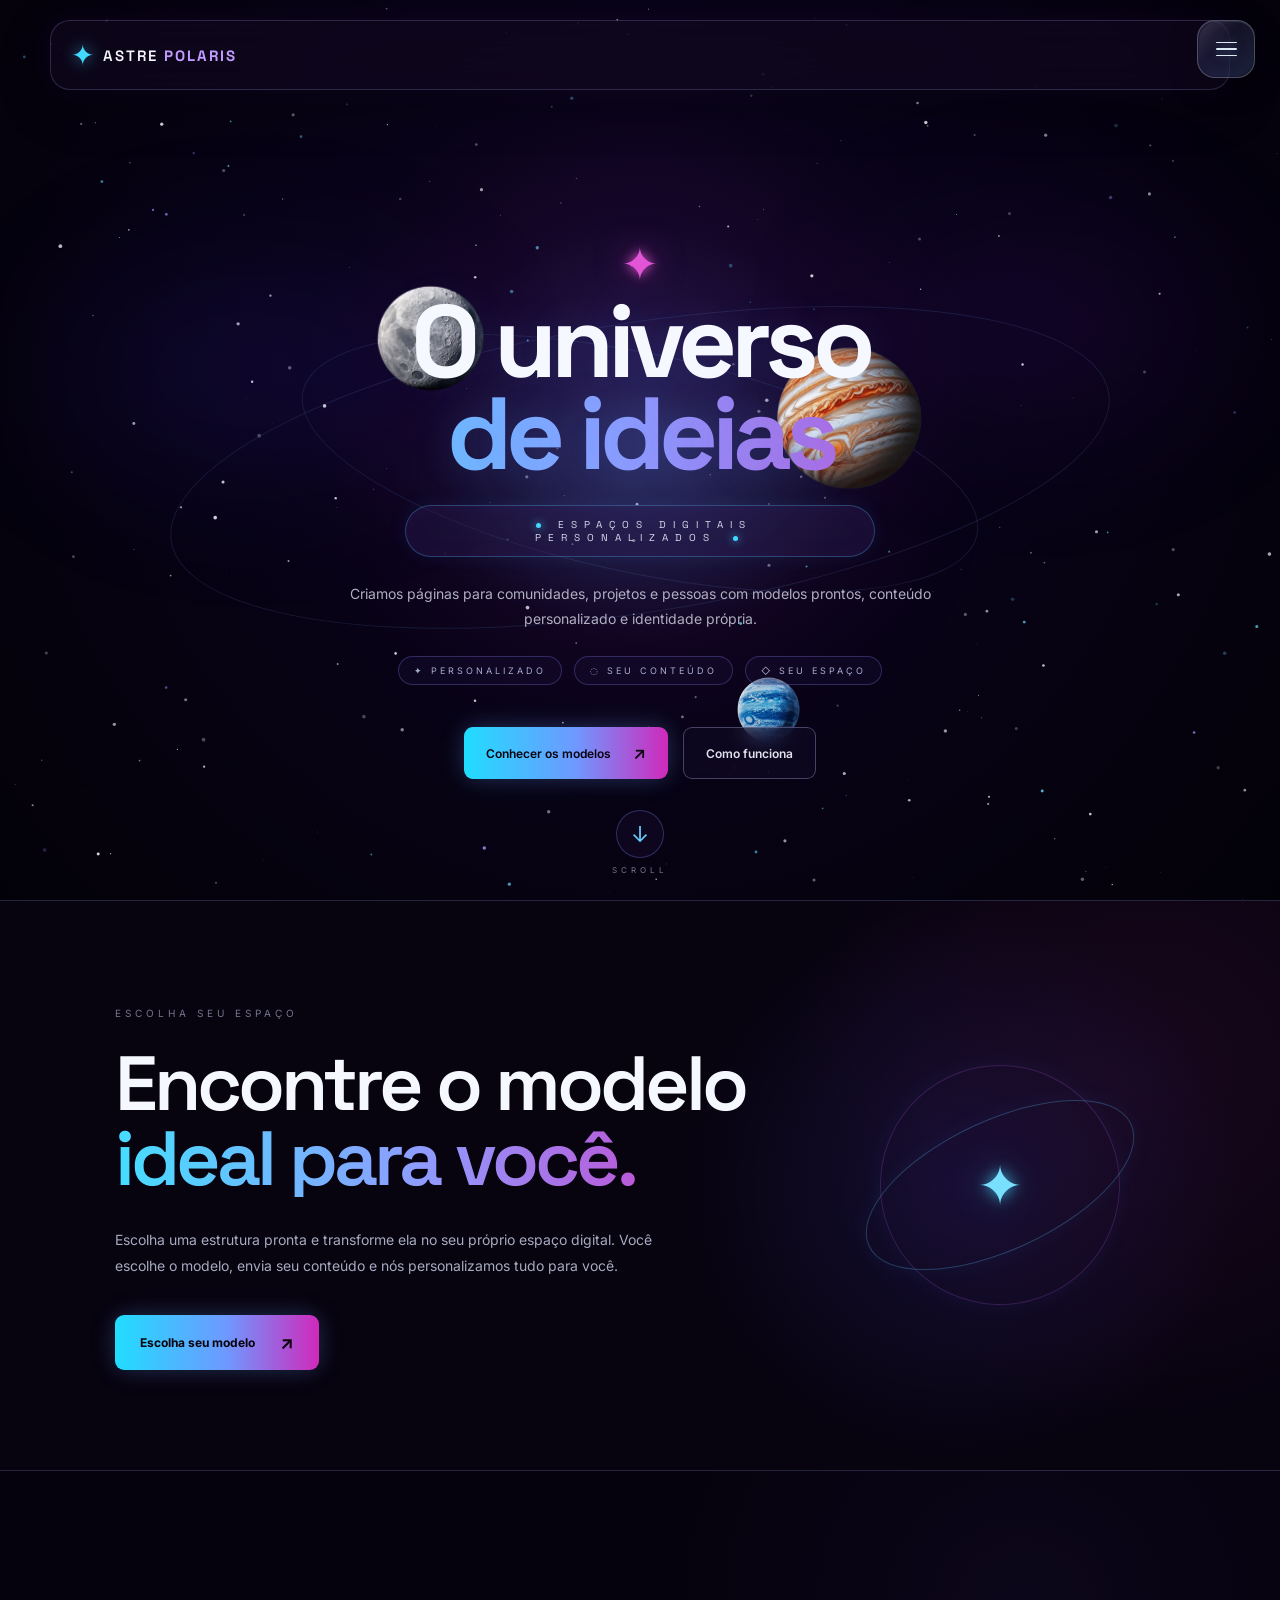
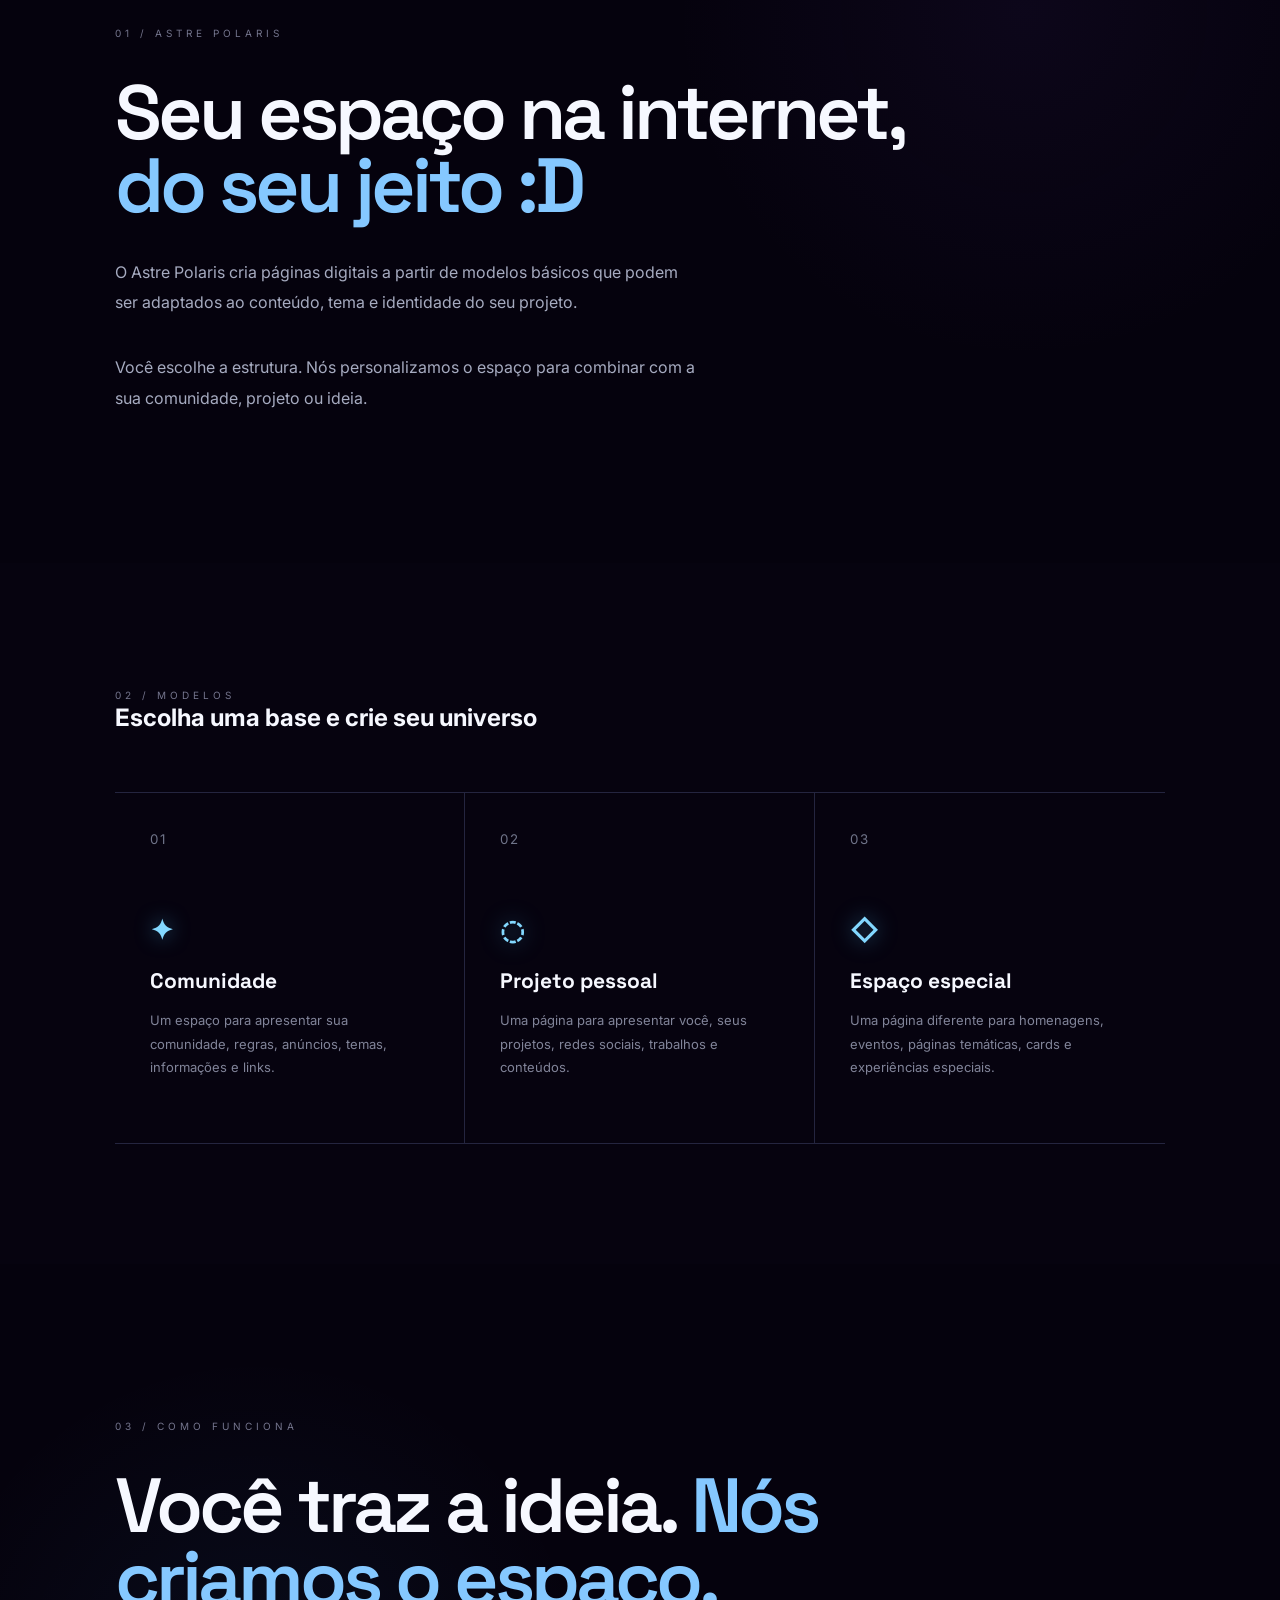
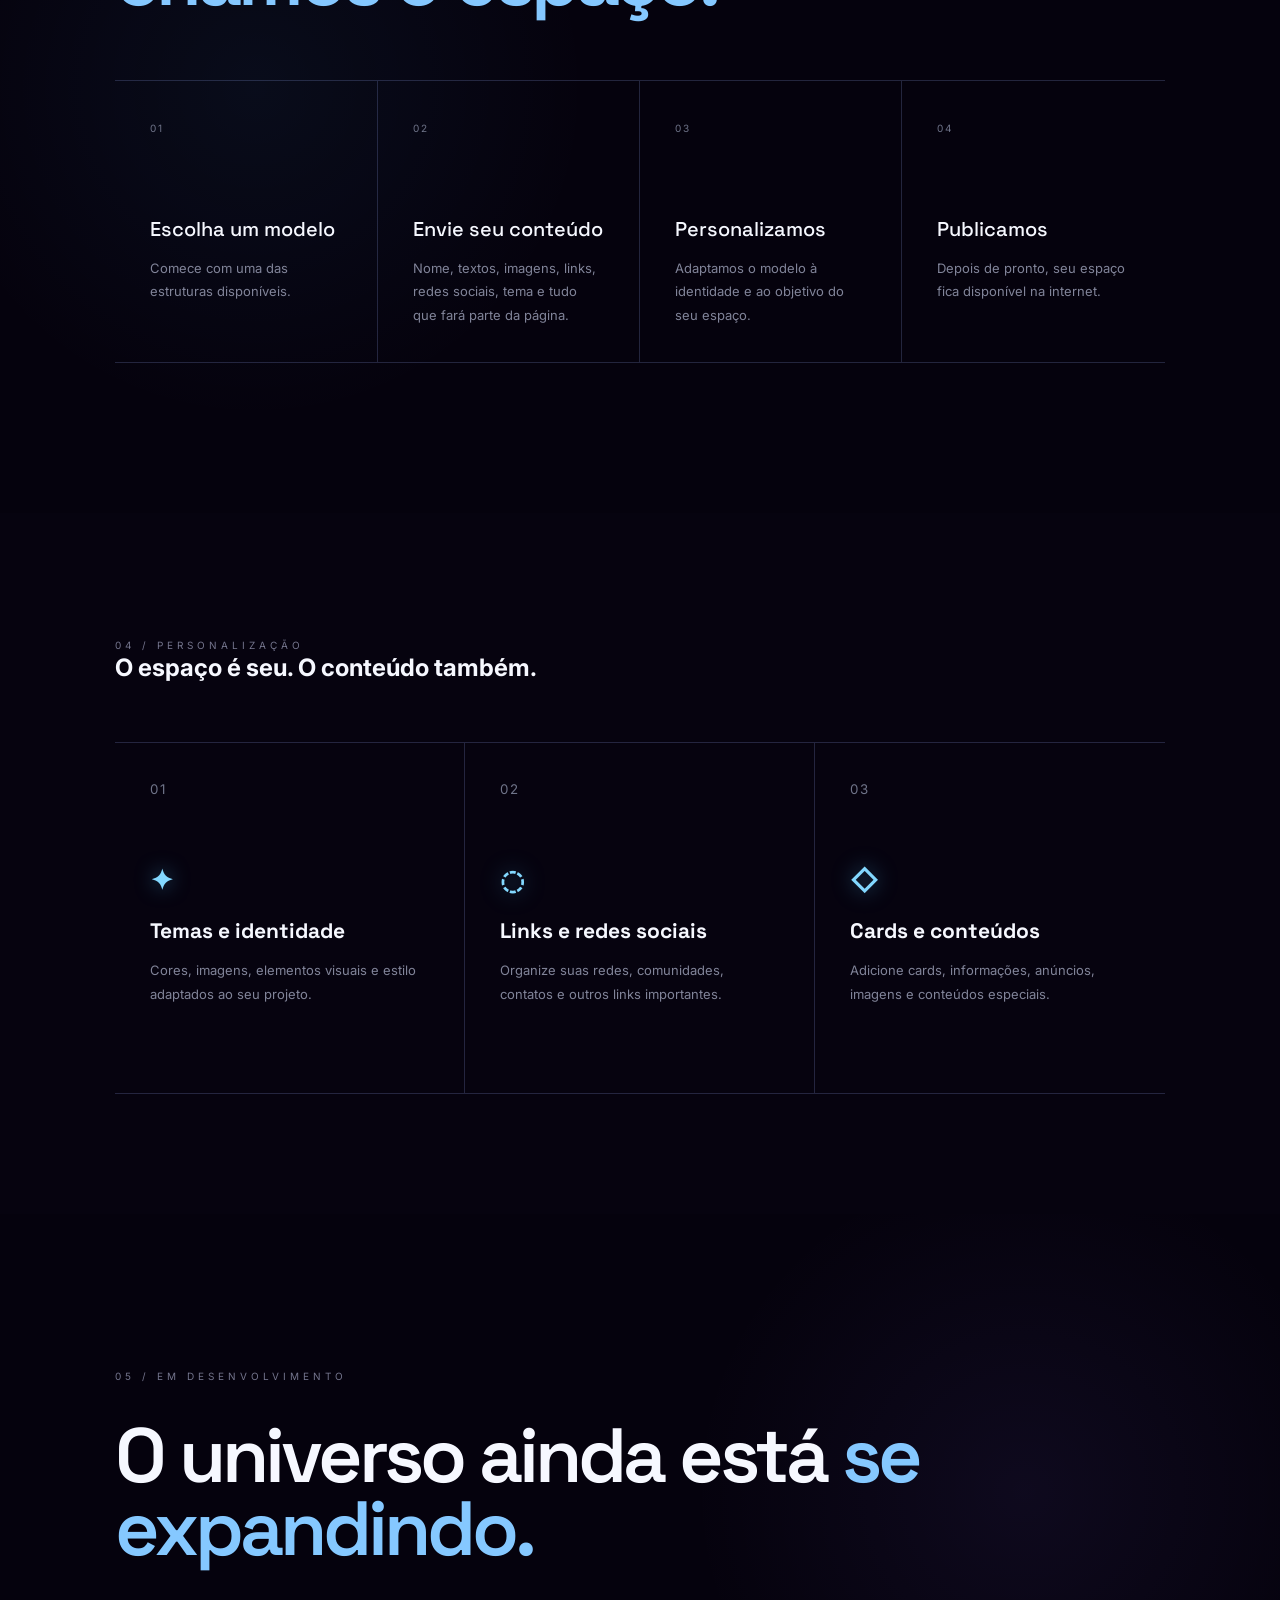
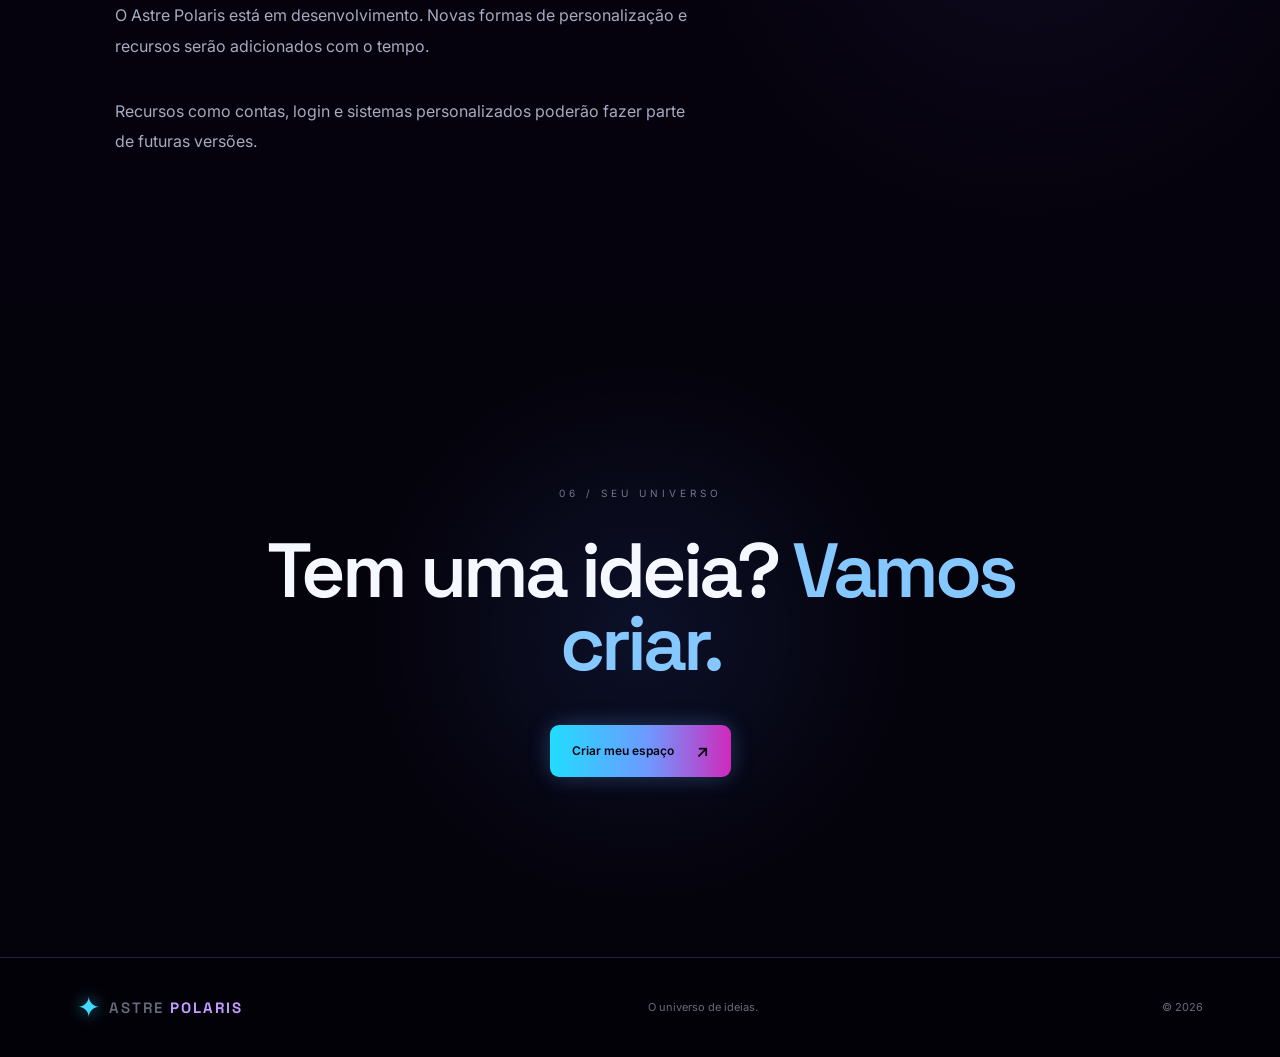
==== commit cbc5693e: "atualizando" ====
--- a/index.html
+++ b/index.html
@@ -106,6 +106,38 @@
             </div>
 
         </section>
+                <!-- ESCOLHA SEU MODELO -->
+
+        <section class="modelos-destaque">
+
+            <div class="modelos-destaque-content">
+
+                <span class="section-label">ESCOLHA SEU ESPAÇO</span>
+
+                <h2>
+                    Encontre o modelo
+                    <span>ideal para você.</span>
+                </h2>
+
+                <p>
+                    Escolha uma estrutura pronta e transforme ela no seu próprio espaço digital.
+                    Você escolhe o modelo, envia seu conteúdo e nós personalizamos tudo para você.
+                </p>
+
+                <a href="modelos/" class="modelos-button">
+                    Escolha seu modelo
+                    <span>↗</span>
+                </a>
+
+            </div>
+
+            <div class="modelos-decoration">
+                <div class="modelos-orbit"></div>
+                <div class="modelos-orbit modelos-orbit-two"></div>
+                <span>✦</span>
+            </div>
+
+        </section>
 
         <!-- SOBRE -->
 
--- a/style.css
+++ b/style.css
@@ -822,4 +822,163 @@
     .process-item:last-child {
         border-bottom: 0;
     }
+}
+
+/* ESCOLHA SEU MODELO */
+
+.modelos-destaque {
+    position: relative;
+    min-height: 520px;
+    padding: 100px 9vw;
+    display: flex;
+    align-items: center;
+    justify-content: space-between;
+    gap: 70px;
+    overflow: hidden;
+    border-top: 1px solid var(--border);
+    border-bottom: 1px solid var(--border);
+    background:
+        radial-gradient(circle at 75% 50%, rgba(96, 78, 255, .14), transparent 28%),
+        radial-gradient(circle at 90% 30%, rgba(214, 43, 184, .08), transparent 30%),
+        #07030f;
+}
+
+.modelos-destaque-content {
+    position: relative;
+    z-index: 5;
+    max-width: 700px;
+}
+
+.modelos-destaque h2 {
+    max-width: 700px;
+    margin-top: 25px;
+    font-family: "Space Grotesk", sans-serif;
+    font-size: clamp(45px, 6vw, 78px);
+    line-height: .98;
+    letter-spacing: -4px;
+    font-weight: 600;
+}
+
+.modelos-destaque h2 span {
+    display: block;
+    background: linear-gradient(90deg, #46ddff, #8e9dff 48%, #ce39c5);
+    -webkit-background-clip: text;
+    background-clip: text;
+    color: transparent;
+}
+
+.modelos-destaque p {
+    max-width: 590px;
+    margin-top: 30px;
+    color: var(--muted);
+    font-size: 14px;
+    line-height: 1.9;
+}
+
+.modelos-button {
+    min-height: 55px;
+    margin-top: 35px;
+    padding: 0 25px;
+    display: inline-flex;
+    align-items: center;
+    justify-content: center;
+    gap: 25px;
+    border-radius: 9px;
+    background: linear-gradient(90deg, #20ddff, #6f98ff 55%, #d029bb);
+    color: #09030d;
+    font-size: 12px;
+    font-weight: 700;
+    box-shadow:
+        0 0 25px rgba(40, 215, 255, .2),
+        0 0 30px rgba(208, 41, 187, .12);
+    transition: .3s ease;
+}
+
+.modelos-button span {
+    font-size: 18px;
+}
+
+.modelos-button:hover {
+    transform: translateY(-4px);
+    box-shadow:
+        0 8px 35px rgba(40, 215, 255, .22),
+        0 8px 35px rgba(208, 41, 187, .15);
+}
+
+.modelos-decoration {
+    position: relative;
+    width: 330px;
+    height: 330px;
+    flex-shrink: 0;
+    display: flex;
+    align-items: center;
+    justify-content: center;
+}
+
+.modelos-decoration > span {
+    position: relative;
+    z-index: 3;
+    color: #78dfff;
+    font-size: 55px;
+    text-shadow:
+        0 0 15px rgba(66, 217, 255, .8),
+        0 0 45px rgba(66, 217, 255, .4);
+    animation: floating 4s ease-in-out infinite;
+}
+
+.modelos-orbit {
+    position: absolute;
+    width: 290px;
+    height: 130px;
+    border: 1px solid rgba(95, 201, 255, .28);
+    border-radius: 50%;
+    transform: rotate(-25deg);
+    box-shadow: 0 0 25px rgba(73, 173, 255, .05);
+}
+
+.modelos-orbit-two {
+    width: 240px;
+    height: 240px;
+    transform: rotate(25deg);
+    border-color: rgba(192, 100, 255, .2);
+}
+
+@media (max-width: 900px) {
+
+    .modelos-destaque {
+        min-height: auto;
+        padding: 100px 9vw;
+    }
+
+    .modelos-decoration {
+        position: absolute;
+        right: -100px;
+        opacity: .35;
+    }
+}
+
+@media (max-width: 600px) {
+
+    .modelos-destaque {
+        padding: 90px 30px;
+    }
+
+    .modelos-destaque h2 {
+        font-size: 45px;
+        letter-spacing: -2px;
+    }
+
+    .modelos-destaque p {
+        font-size: 13px;
+    }
+
+    .modelos-button {
+        width: 100%;
+    }
+
+    .modelos-decoration {
+        right: -130px;
+        width: 280px;
+        height: 280px;
+    }
 }
